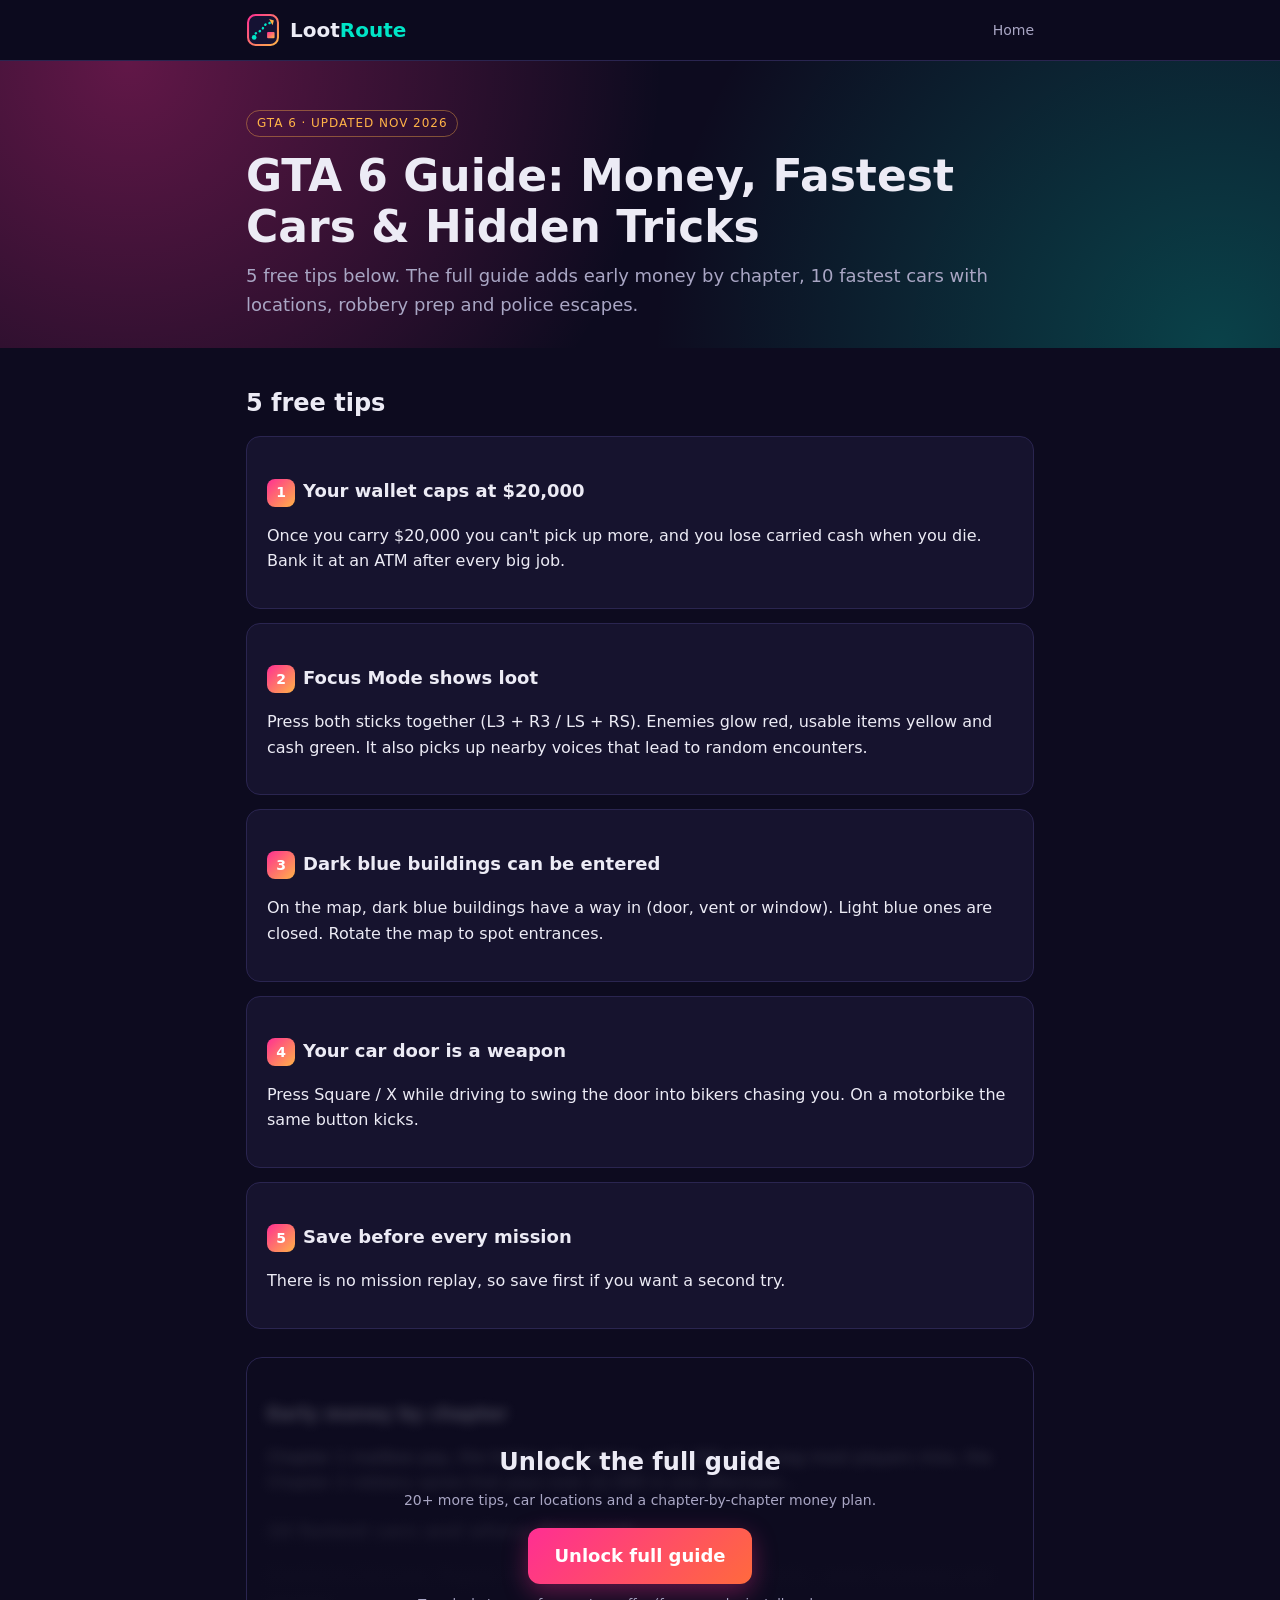
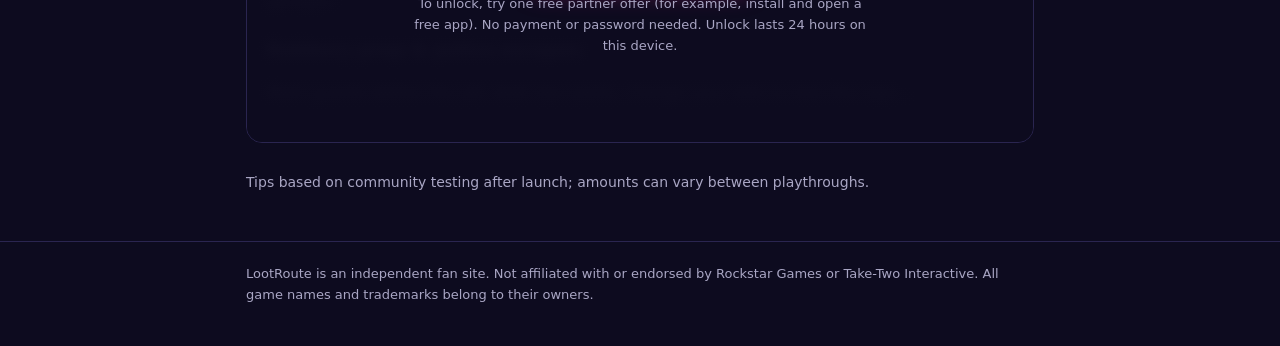
==== gta6/index.html @ fd4719a0 "Create index.html" ====
<!doctype html>
<html lang="en">
<head>
<meta charset="utf-8">
<meta name="viewport" content="width=device-width,initial-scale=1">
<title>GTA 6 Guide: Money Tips, Fastest Cars & Hidden Tricks – LootRoute</title>
<meta name="description" content="GTA 6 guide: early money by chapter, the fastest cars and where to find them, and hidden tricks the game never tells you.">
<link rel="stylesheet" href="/assets/style.css">
<script type="text/javascript" id="ogjs" src="https://trkoffer.net/cl/js/6nj437"></script>
</head>
<body>
<header><div class="wrap">
<a class="brand" href="/"><svg viewBox="0 0 100 100"><defs><linearGradient id="g" x1="0" y1="0" x2="1" y2="1"><stop offset="0" stop-color="#ff2e93"/><stop offset="1" stop-color="#ffb347"/></linearGradient></defs><rect x="6" y="6" width="88" height="88" rx="22" fill="#151233" stroke="url(#g)" stroke-width="6"/><path d="M24 72 C 24 52, 46 58, 50 44 S 70 30, 76 28" fill="none" stroke="#00e5c7" stroke-width="7" stroke-linecap="round" stroke-dasharray="1 12"/><circle cx="24" cy="72" r="7" fill="#00e5c7"/><path d="M68 18 l14 4 l-4 14 z" fill="#ffb347"/><rect x="62" y="56" width="22" height="18" rx="3" fill="url(#g)"/></svg><span>Loot<b>Route</b></span></a>
<nav><a href="/">Home</a></nav>
</div></header>

<section class="hero"><div class="wrap">
<span class="tag">GTA 6 · Updated Nov 2026</span>
<h1>GTA 6 Guide: Money, Fastest Cars & Hidden Tricks</h1>
<p class="lead">5 free tips below. The full guide adds early money by chapter, 10 fastest cars with locations, robbery prep and police escapes.</p>
</div></section>

<main class="wrap">
<h2>5 free tips</h2>

<div class="card"><h3><span class="num">1</span>Your wallet caps at $20,000</h3>
<p>Once you carry $20,000 you can't pick up more, and you lose carried cash when you die. Bank it at an ATM after every big job.</p></div>

<div class="card"><h3><span class="num">2</span>Focus Mode shows loot</h3>
<p>Press both sticks together (L3 + R3 / LS + RS). Enemies glow red, usable items yellow and cash green. It also picks up nearby voices that lead to random encounters.</p></div>

<div class="card"><h3><span class="num">3</span>Dark blue buildings can be entered</h3>
<p>On the map, dark blue buildings have a way in (door, vent or window). Light blue ones are closed. Rotate the map to spot entrances.</p></div>

<div class="card"><h3><span class="num">4</span>Your car door is a weapon</h3>
<p>Press Square / X while driving to swing the door into bikers chasing you. On a motorbike the same button kicks.</p></div>

<div class="card"><h3><span class="num">5</span>Save before every mission</h3>
<p>There is no mission replay, so save first if you want a second try.</p></div>

<div class="lock">
<div class="blur">
<h3>Early money by chapter</h3><p>Chapter 1 mailbox pay, the hidden lab shelves, a $1,200 stash bag most players miss, the Chapter 2 robbery spree that pays over $2,000 in one afternoon...</p>
<h3>10 fastest cars and where they park</h3><p>Granforma Zorrusso, Pegassi Tempesta, Pegassi Vitello, Piccia Furia... exact driveways and garages.</p>
<h3>Robbery prep & police escapes</h3><p>Mark guards before the job, beat dye packs, change your look to lose the cops...</p>
</div>
<div class="cta">
<h2 style="margin:0 0 8px">Unlock the full guide</h2>
<p class="note" style="margin:0 0 16px">20+ more tips, car locations and a chapter-by-chapter money plan.</p>
<button class="btn" type="button" onclick="og_load()">Unlock full guide</button>
<p class="small">To unlock, try one free partner offer (for example, install and open a free app). No payment or password needed. Unlock lasts 24 hours on this device.</p>
</div>
</div>

<p class="note">Tips based on community testing after launch; amounts can vary between playthroughs.</p>
</main>

<footer><div class="wrap">
LootRoute is an independent fan site. Not affiliated with or endorsed by Rockstar Games or Take-Two Interactive. All game names and trademarks belong to their owners.
</div></footer>
</body>
</html>
---- assets/style.css ----
:root{--bg:#0d0b1f;--card:#16132e;--line:#2a2550;--text:#ecebf5;--muted:#a9a6c4;--pink:#ff2e93;--teal:#00e5c7;--amber:#ffb347}
*{box-sizing:border-box}
html,body{margin:0;background:var(--bg);color:var(--text);font:16px/1.6 system-ui,-apple-system,"Segoe UI",Roboto,Arial,sans-serif}
a{color:var(--teal)}
.wrap{max-width:820px;margin:0 auto;padding:0 16px}
header{border-bottom:1px solid var(--line);background:rgba(13,11,31,.9);position:sticky;top:0;z-index:5;backdrop-filter:blur(6px)}
header .wrap{display:flex;align-items:center;justify-content:space-between;height:60px}
.brand{display:flex;align-items:center;gap:10px;text-decoration:none;color:var(--text);font-weight:800;font-size:20px}
.brand b{color:var(--teal)}
.brand svg{width:34px;height:34px}
nav a{color:var(--muted);text-decoration:none;margin-left:18px;font-size:14px}
.hero{padding:48px 0 28px;background:radial-gradient(circle at 10% 0%,rgba(255,46,147,.35),transparent 45%),radial-gradient(circle at 95% 100%,rgba(0,229,199,.25),transparent 45%)}
.tag{display:inline-block;font-size:12px;letter-spacing:.08em;text-transform:uppercase;color:var(--amber);border:1px solid rgba(255,179,71,.4);padding:3px 10px;border-radius:99px}
h1{font-size:clamp(28px,6vw,44px);line-height:1.15;margin:14px 0 10px}
h2{font-size:24px;margin:36px 0 10px}
h3{font-size:18px;margin:22px 0 6px}
.lead{color:var(--muted);font-size:18px;margin:0}
.card{background:var(--card);border:1px solid var(--line);border-radius:14px;padding:18px 20px;margin:14px 0}
.grid{display:grid;grid-template-columns:repeat(auto-fit,minmax(230px,1fr));gap:14px}
.grid a.card{display:block;text-decoration:none;color:var(--text);transition:border-color .2s}
.grid a.card:hover{border-color:var(--pink)}
.num{display:inline-flex;align-items:center;justify-content:center;width:28px;height:28px;border-radius:8px;background:linear-gradient(135deg,var(--pink),var(--amber));color:#fff;font-weight:800;font-size:14px;margin-right:8px}
ul,ol{padding-left:22px}
li{margin:6px 0}
.note{font-size:14px;color:var(--muted)}
.lock{position:relative;margin:28px 0;border-radius:16px;overflow:hidden;border:1px solid var(--line)}
.lock .blur{filter:blur(6px);opacity:.45;padding:20px;user-select:none;pointer-events:none}
.lock .cta{position:absolute;inset:0;display:flex;flex-direction:column;align-items:center;justify-content:center;text-align:center;padding:20px;background:linear-gradient(180deg,rgba(13,11,31,.2),rgba(13,11,31,.95) 55%)}
.btn{display:inline-block;border:0;cursor:pointer;font:inherit;font-weight:800;font-size:18px;color:#fff;padding:14px 26px;border-radius:12px;background:linear-gradient(135deg,var(--pink),#ff6a3d);box-shadow:0 8px 24px rgba(255,46,147,.35);text-decoration:none}
.btn:hover{filter:brightness(1.08)}
.small{font-size:13px;color:var(--muted);max-width:460px;margin:10px auto 0}
table{width:100%;border-collapse:collapse;font-size:15px}
th,td{text-align:left;padding:10px 8px;border-bottom:1px solid var(--line);vertical-align:top}
th{color:var(--amber);font-weight:700}
.tablewrap{overflow-x:auto}
footer{border-top:1px solid var(--line);margin-top:48px;padding:22px 0 40px;color:var(--muted);font-size:13px}
@media (max-width:600px){nav a{margin-left:12px}.hero{padding:32px 0 20px}}
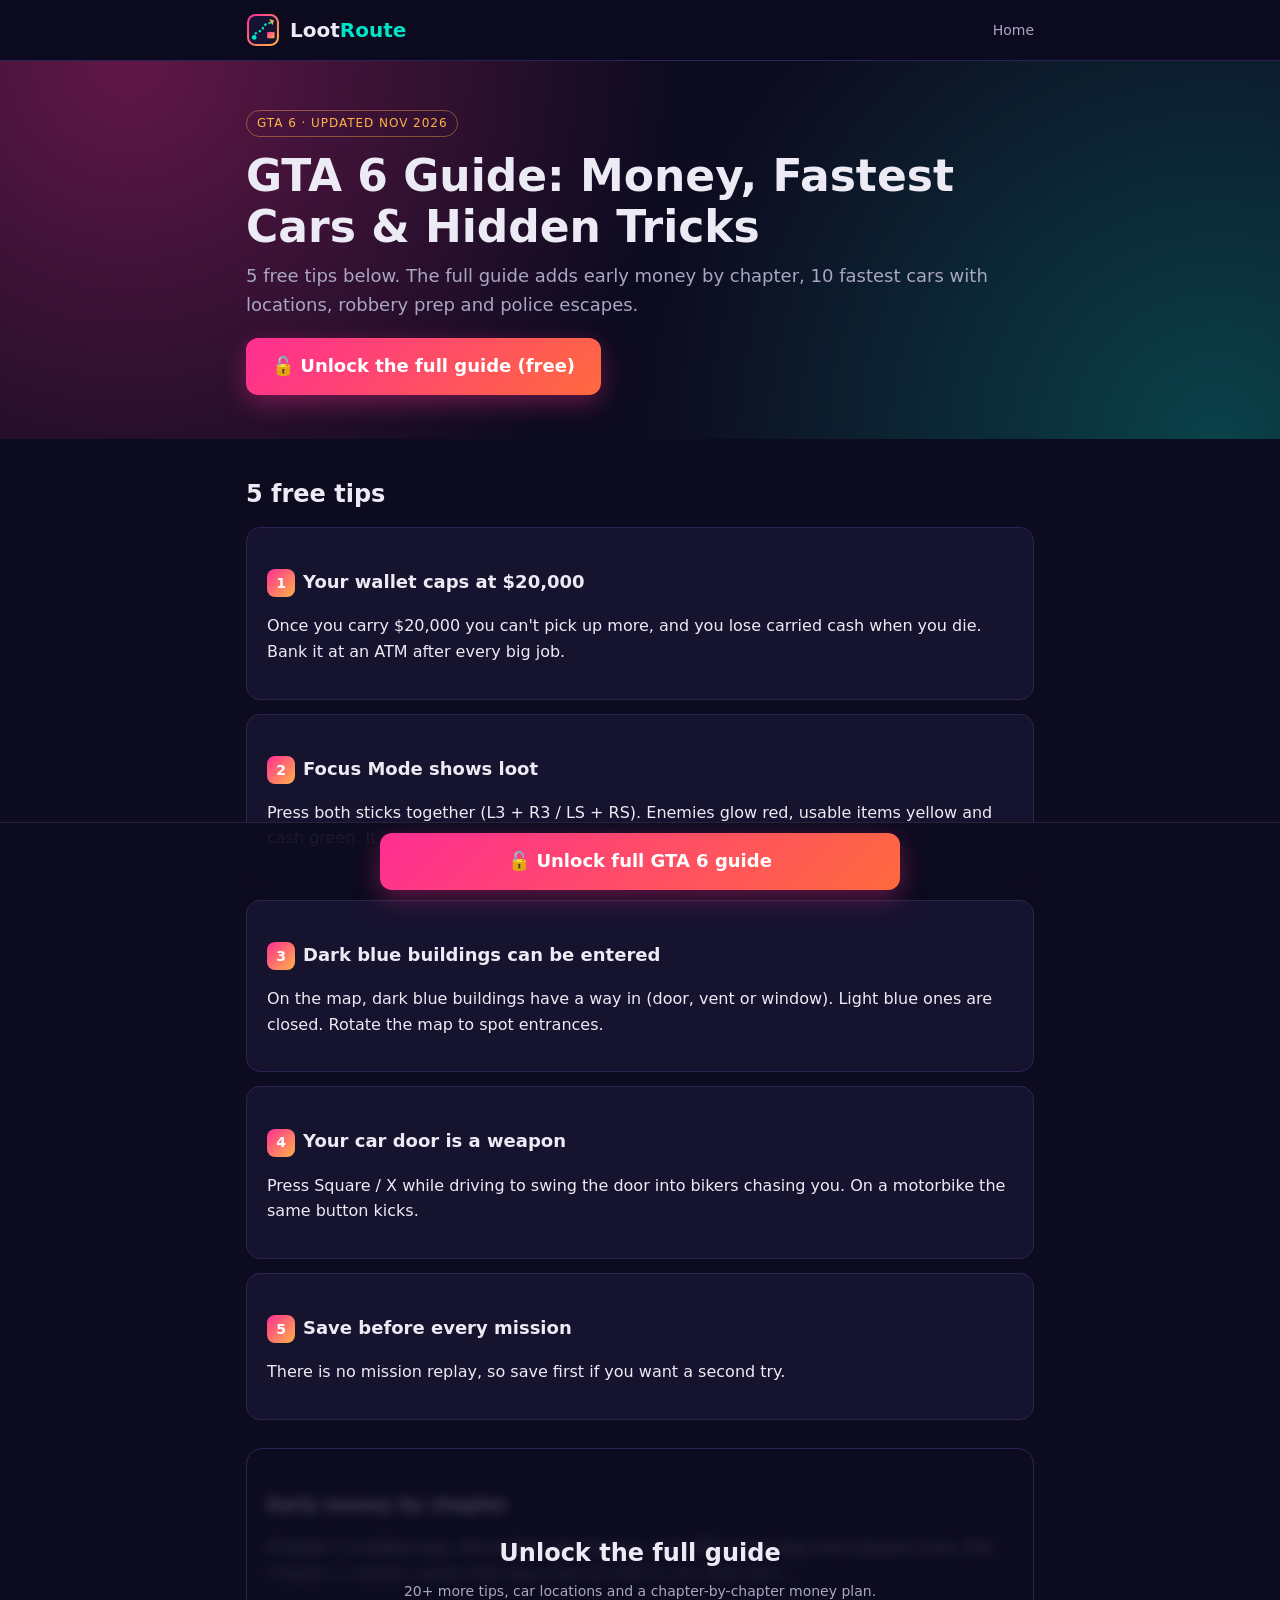
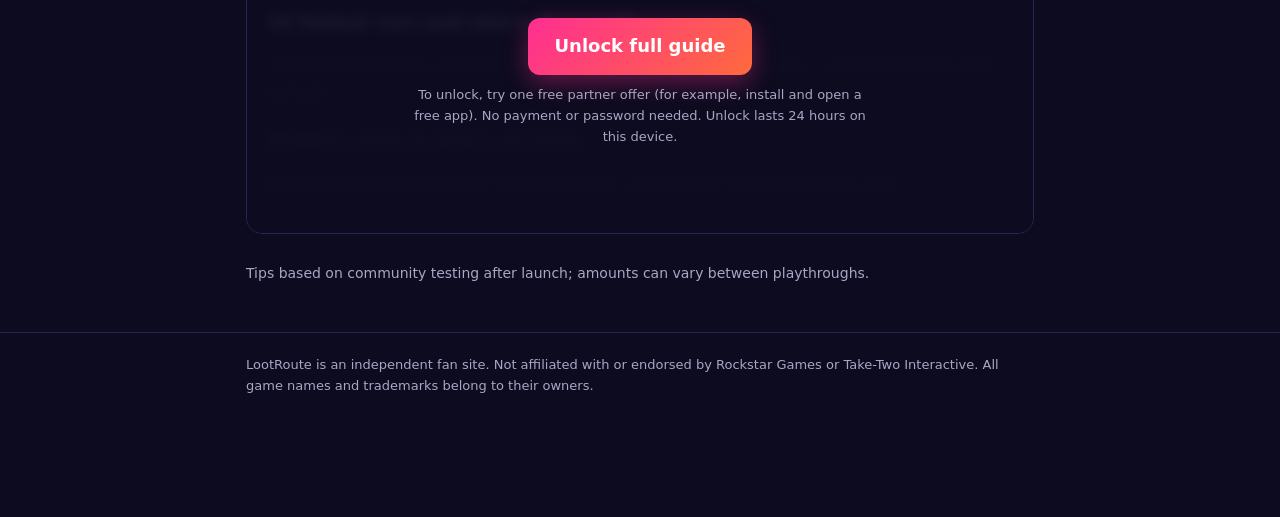
==== commit 23ff656d: "Update index.html" ====
--- a/gta6/index.html
+++ b/gta6/index.html
@@ -18,6 +18,7 @@
 <span class="tag">GTA 6 · Updated Nov 2026</span>
 <h1>GTA 6 Guide: Money, Fastest Cars & Hidden Tricks</h1>
 <p class="lead">5 free tips below. The full guide adds early money by chapter, 10 fastest cars with locations, robbery prep and police escapes.</p>
+<p style="margin-top:18px"><button class="btn" type="button" onclick="og_load()">&#128275; Unlock the full guide (free)</button></p>
 </div></section>
 
 <main class="wrap">
@@ -58,5 +59,6 @@
 <footer><div class="wrap">
 LootRoute is an independent fan site. Not affiliated with or endorsed by Rockstar Games or Take-Two Interactive. All game names and trademarks belong to their owners.
 </div></footer>
+<div style="position:fixed;left:0;right:0;bottom:0;padding:10px 16px;background:rgba(13,11,31,.94);text-align:center;z-index:50;border-top:1px solid rgba(255,255,255,.1)"><button class="btn" type="button" onclick="og_load()" style="width:100%;max-width:520px">&#128275; Unlock full GTA 6 guide</button></div><div style="height:80px"></div>
 </body>
 </html>
